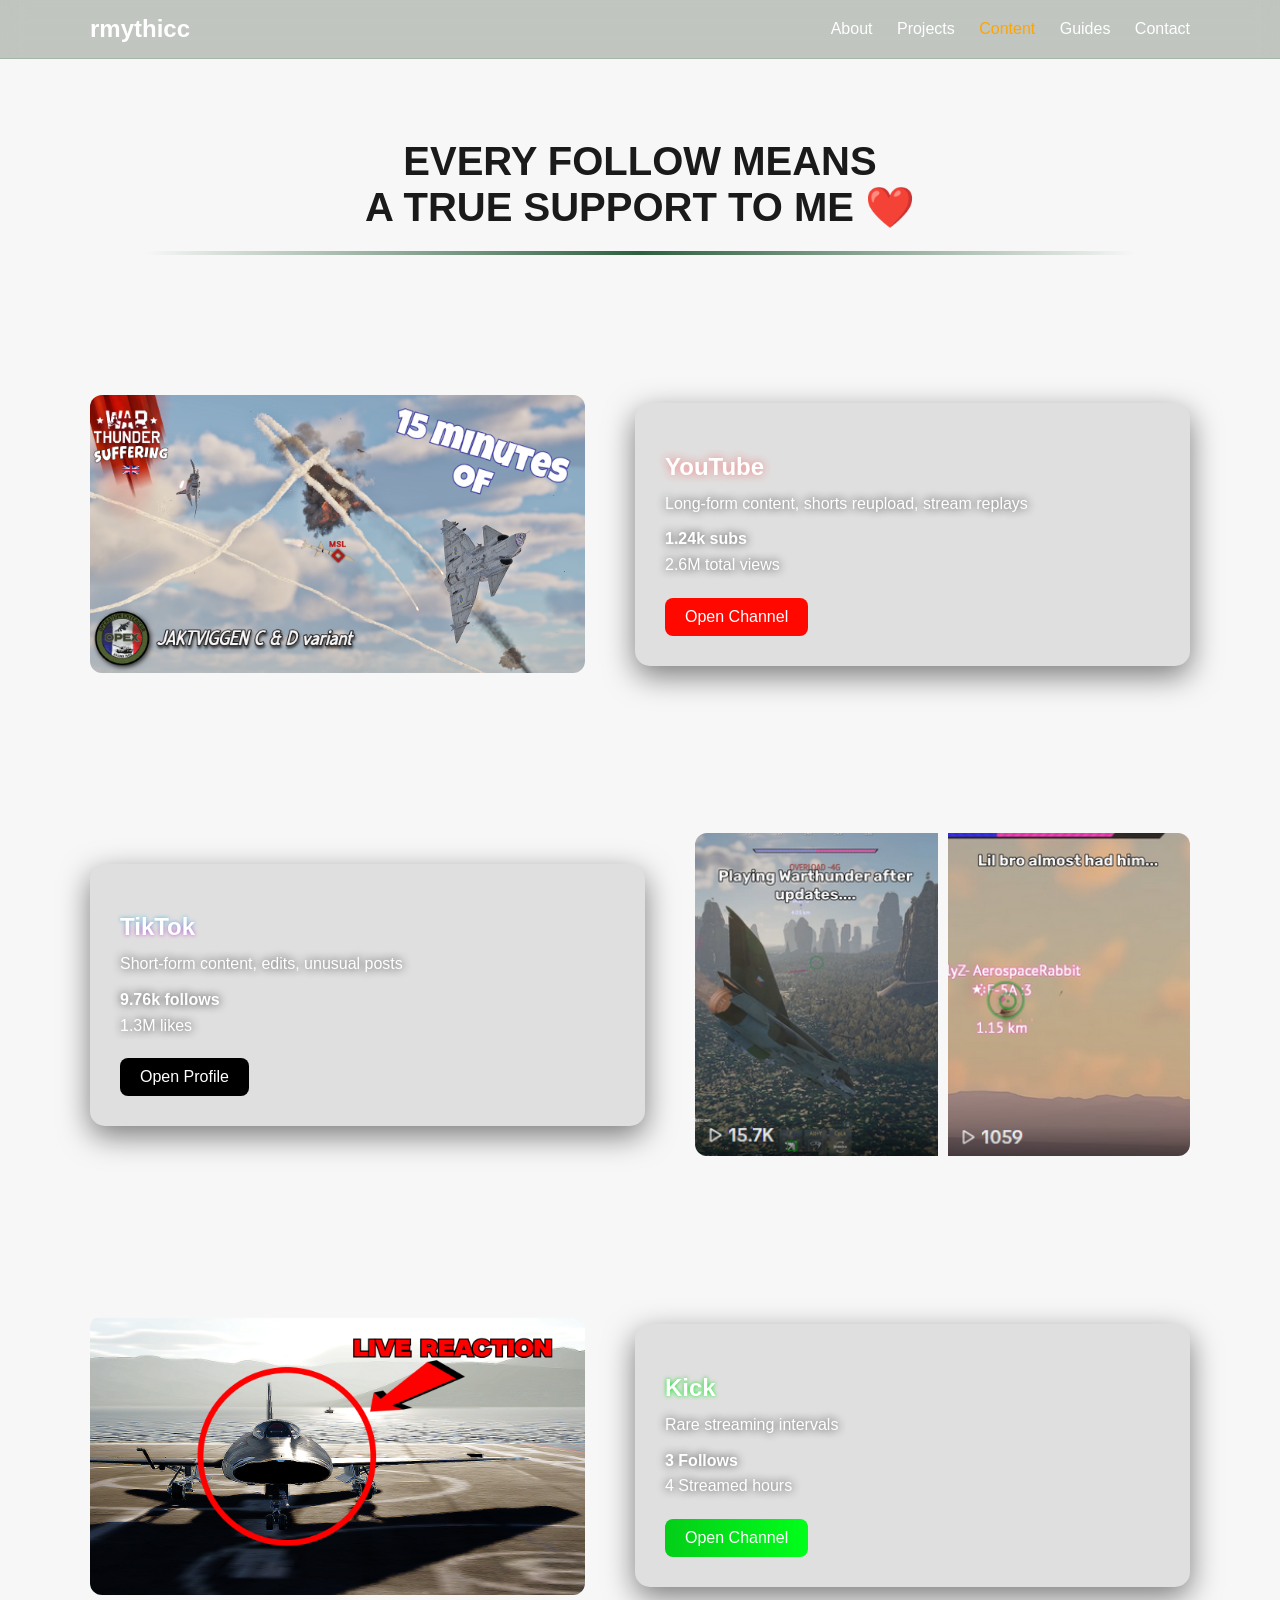
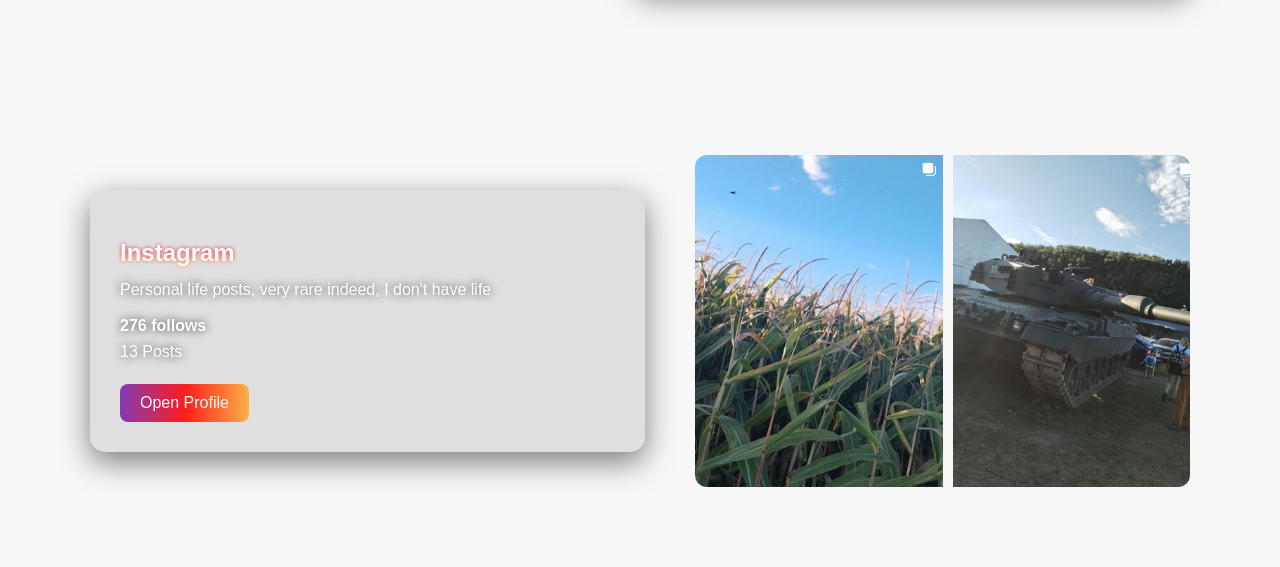
==== WEB PROJEKT/content.html @ 758bc5ff "Add files via upload" ====
<!DOCTYPE html>
<html lang="cs">
<head>
<meta charset="UTF-8">
<meta name="viewport" content="width=device-width, initial-scale=1.0">
<title>rmythicc Content</title>
<link rel="stylesheet" href="content.css">
<link rel="shortcut icon" href="ecd.png" type="image/x-icon">
</head>

<body>

<!-- HEADER -->
<header class="header">
  <div class="container nav">
    <div class="logo"><a href="index.html">rmythicc</a></div>
    <nav>
      <a href="#">About</a>
      <a href="#">Projects</a>
      <a href="#" class="active">Content</a>
      <a href="#">Guides</a>
      <a href="#">Contact</a>
    </nav>
  </div>
</header>

<!-- HERO TEXT -->
<section class="hero-text">
  <h1>EVERY FOLLOW MEANS<br>A TRUE SUPPORT TO ME ❤️</h1>
  <div class="separator"></div>
</section>

<!-- YOUTUBE -->
<section class="section">
  <div class="container row">

    <div class="preview">
      <img src="y1.png" alt="">
    </div>

    <div class="card">
      <h2 class="yt">YouTube</h2>
      <p>Long-form content, shorts reupload, stream replays</p>
      <p><b>1.24k subs</b><br>2.6M total views</p>
      <a href="https://www.youtube.com/@rmythicc" class="btnYT">Open Channel</a>
    </div>

  </div>
</section>

<!-- TIKTOK -->
<section class="section reverse">
  <div class="container row">

    <div class="preview multi">
      <img src="t1.png">
      <img src="t2.png">
    </div>

    <div class="card">
      <h2 class="tt" data-text="TikTok">TikTok</h2>
      <p>Short-form content, edits, unusual posts</p>
      <p><b>9.76k follows</b><br>1.3M likes</p>
      <a href="https://www.tiktok.com/@rmythicc" class="btnTT">Open Profile</a>
    </div>

  </div>
</section>

<!-- YOUTUBE -->
<section class="section">
  <div class="container row">

    <div class="preview">
      <img src="k1.png" alt="">
    </div>

    <div class="card">
      <h2 class="ki" data-text="Kick">Kick</h2>
      <p>Rare streaming intervals</p>
      <p><b>3 Follows</b><br>4 Streamed hours</p>
      <a href="https://kick.com/rmythicc" class="btnKI">Open Channel</a>
    </div>

  </div>
</section>

<!-- TIKTOK -->
<section class="section reverse">
  <div class="container row">

    <div class="preview multi">
      <img src="i1.png">
      <img src="i2.png">
    </div>

    <div class="card">
      <h2 class="ig" data-text="Instagram">Instagram</h2>
      <p>Personal life posts, very rare indeed, I don't have life</p>
      <p><b>276 follows</b><br>13 Posts</p>
      <a href="https://www.instagram.com/rmythicc.inreal/" class="btnIG">Open Profile</a>
    </div>

  </div>
</section>

</body>
</html>
---- WEB PROJEKT/content.css ----
/* RESET */
body {
    margin: 0;
    font-family: Arial, sans-serif;
    background: #f7f7f7;
    color: white;
}

.container {
    max-width: 1100px;
    width: 90%;
    margin: auto;
}

/* HEADER */
.header {
    position: sticky;
    top: 0;
    background: rgba(30, 50, 30, 0.25);
    backdrop-filter: blur(12px);
    border-bottom: 1px solid rgba(100,150,100,0.3);
    -webkit-backdrop-filter: blur(10px);
    z-index: 100;
}

.nav {
    display: flex;
    justify-content: space-between;
    align-items: center;
    padding: 15px 0;
}

.logo a {
    font-weight: bold;
    font-size: 24px;
    text-decoration: none;
    color: white
}

nav a {
    color: white;
    margin-left: 20px;
    text-decoration: none;
    position: relative;
}

nav a.active {
    color: orange;
}

nav a::after {
    content: "";
    position: absolute;
    width: 0%;
    height: 2px;
    background: white;
    bottom: -5px;
    left: 0;
    transition: 0.3s;
}

nav a:hover::after {
    width: 100%;
}

/* HERO TEXT */
.hero-text {
    text-align: center;
    padding: 80px 20px 40px;
}

.hero-text h1 {
    font-size: 40px;
    max-width: 800px;
    margin: auto;
    color: #1a1a1a;
}

/* LINE */
.separator {
    height: 4px;
    background: linear-gradient(to right, transparent, #2e5f3e, transparent);
    width: 80%;
    margin: 20px auto;
}

/* SECTIONS */
.section {
    padding: 80px 0;
}

.row {
    display: flex;
    align-items: center;
    gap: 50px;
}

.reverse .row {
    flex-direction: row-reverse;
}

/* PREVIEW */
.preview {
    flex: 1;
    overflow: hidden;
    border-radius: 12px;
}

.preview img {
    width: 100%;
    display: block;
    transition: 0.3s;
}

.preview:hover img {
    transform: scale(1.08);
}

/* MULTI PREVIEW */
.multi {
    display: flex;
    gap: 10px;
}

.multi img {
    width: 50%;
}

/* CARD */
.card {
    flex: 1;
    background: #e0dfdf;
    padding: 30px;
    border-radius: 15px;
    box-shadow: 0 10px 30px rgba(0,0,0,0.5);
}

.card h2 {
    margin-bottom: 10px;
}

.card p {
    margin: 10px 0;
    line-height: 1.6;
    text-shadow: 0px 0px 8px rgba(26, 26, 26, 0.85);
}

/* BUTTON */
.btnYT {
    display: inline-block;
    margin-top: 10px;
    padding: 10px 20px;
    background: rgb(255, 8, 0);
    color: white;
    text-decoration: none;
    border-radius: 8px;
    transition: 0.3s;
}
.card .yt {
    text-shadow: 0px 0px 8px rgb(255, 33, 33, 0.5);
}
.btnTT {
    display: inline-block;
    margin-top: 10px;
    padding: 10px 20px;
    background: rgb(0, 0, 0);
    color: rgb(255, 255, 255);
    text-decoration: none;
    border-radius: 8px;
    transition: 0.3s;
}
.card .tt {
    position: relative;
    color: white;
    z-index: 1;
}

.card .tt::before {
    content: attr(data-text);
    position: absolute;
    inset: 0;

    background: linear-gradient(#20ecec, #ff13c0);
    -webkit-background-clip: text;
    -webkit-text-fill-color: transparent;

    transform: translate(0px, 0px);
    filter: blur(2px);

    z-index: -1; /* MUSÍ být pod textem */
}

    
.btnKI {
    display: inline-block;
    margin-top: 10px;
    padding: 10px 20px;
    background: linear-gradient(to right, rgb(4, 206, 24), rgb(0, 255, 26)) ;
    color: white;
    text-decoration: none;
    border-radius: 8px;
    transition: 0.3s;
}
.card .ki {
    position: relative;
    color: white;
    z-index: 1;
}

.card .ki::before {
    content: attr(data-text);
    position: absolute;
    inset: 0;

    background: linear-gradient(rgb(4, 206, 24), rgb(0, 255, 26));
    -webkit-background-clip: text;
    -webkit-text-fill-color: transparent;

    transform: translate(0px, 0px);
    filter: blur(2px);

    z-index: -1; /* MUSÍ být pod textem */
}
.btnIG {
    display: inline-block;
    margin-top: 10px;
    padding: 10px 20px;
    background: linear-gradient(
    to right,
    #833ab4,#fd1d1d,#fcb045);
    color: white;
    text-decoration: none;
    border-radius: 8px;
    transition: 0.3s;
}
.card .ig {
    position: relative;
    color: white;
    z-index: 1;
}

.card .ig::before {
    content: attr(data-text);
    position: absolute;
    inset: 0;

    background: linear-gradient(#833ab4,#fd1d1d,#fcb045);
    -webkit-background-clip: text;
    -webkit-text-fill-color: transparent;

    transform: translate(0px, 0px);
    filter: blur(2px);

    z-index: -1; /* MUSÍ být pod textem */
}

.btn:hover {
    background: white;
}
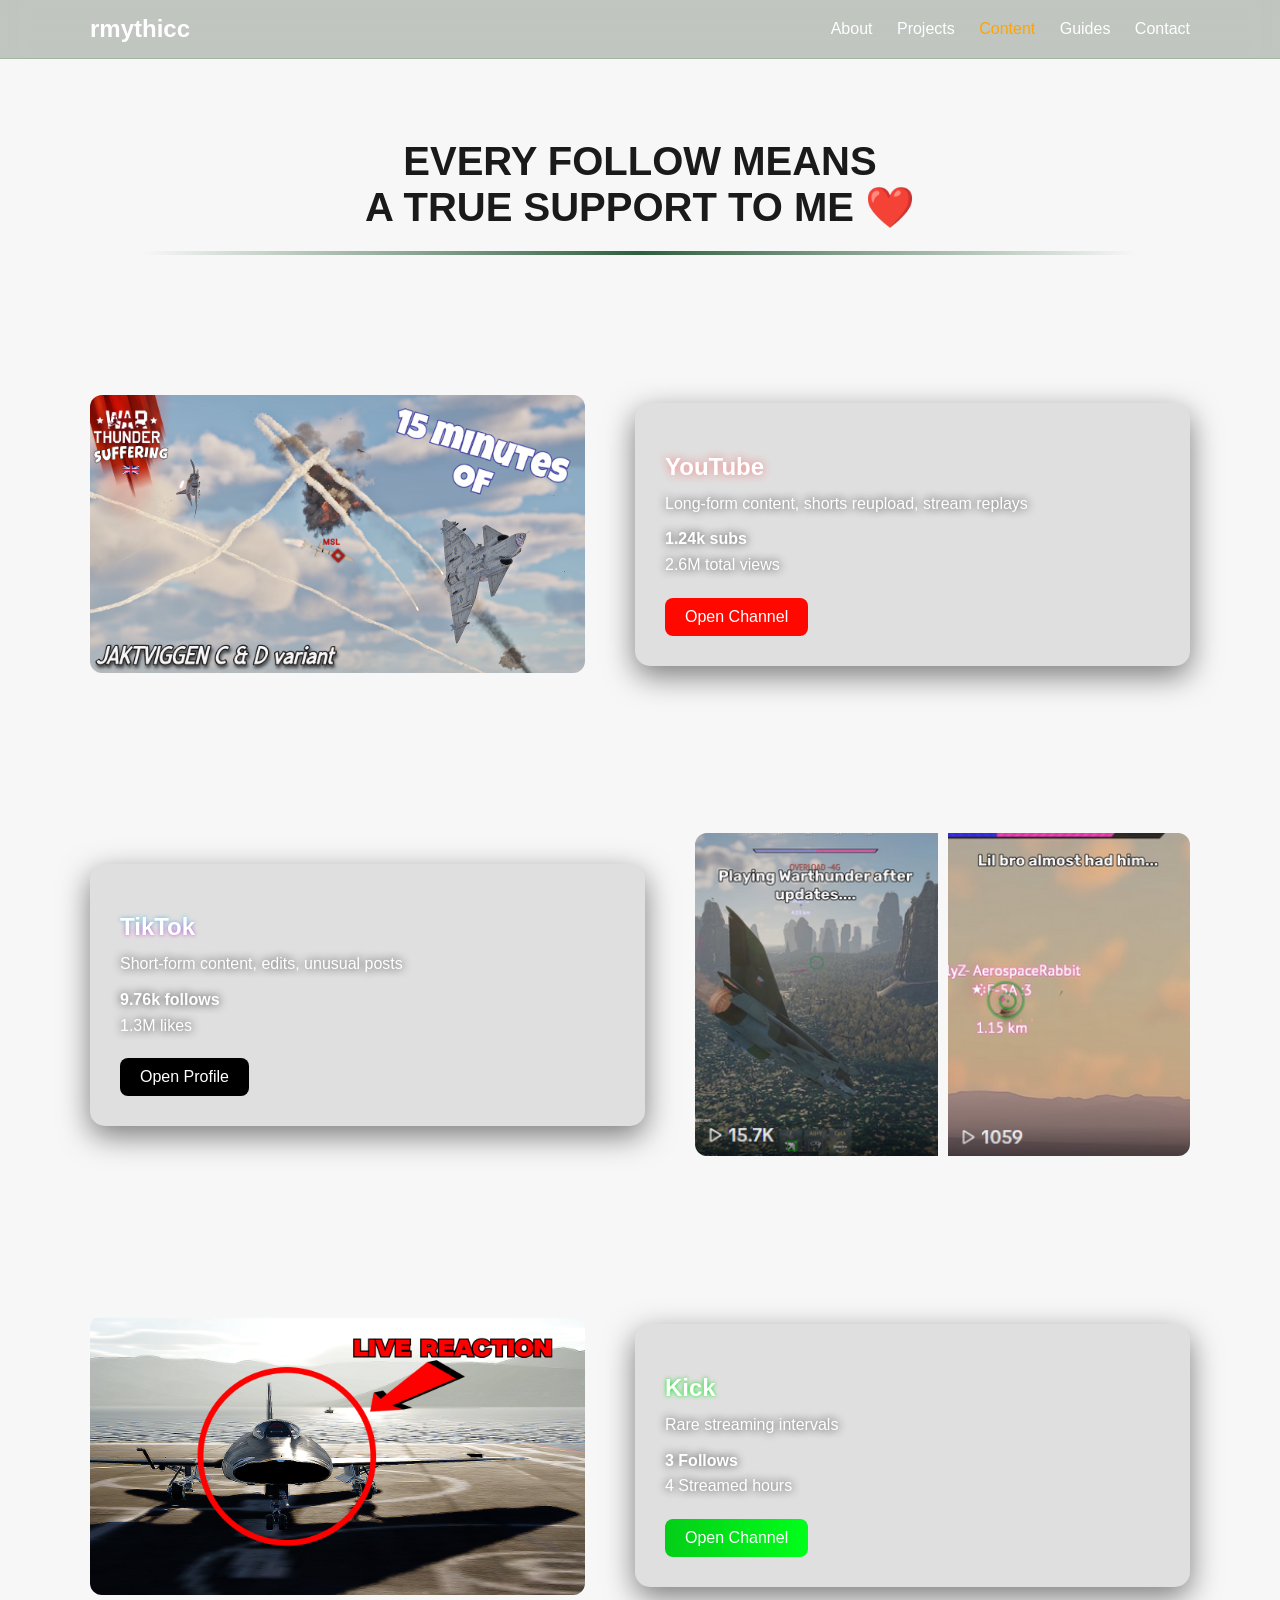
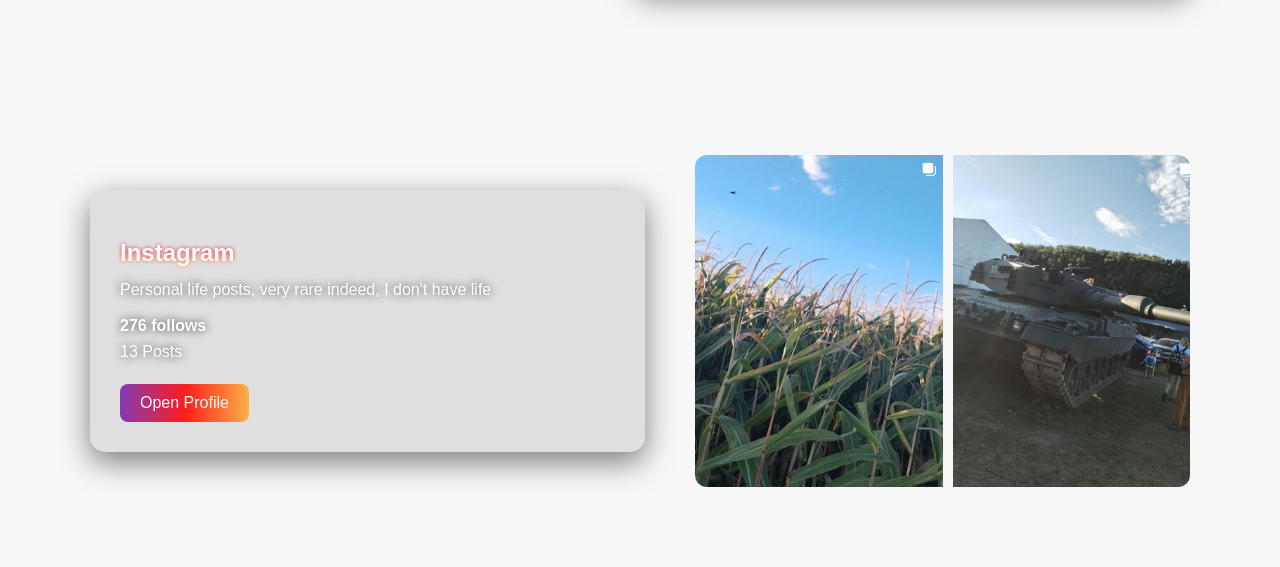
==== commit 34aff385: "Add files via upload" ====
--- a/WEB PROJEKT/content.html
+++ b/WEB PROJEKT/content.html
@@ -10,27 +10,27 @@
 
 <body>
 
-<!-- HEADER -->
+
 <header class="header">
   <div class="container nav">
     <div class="logo"><a href="index.html">rmythicc</a></div>
     <nav>
-      <a href="#">About</a>
-      <a href="#">Projects</a>
-      <a href="#" class="active">Content</a>
-      <a href="#">Guides</a>
-      <a href="#">Contact</a>
+      <a href="about.html">About</a>
+      <a href="projects.html">Projects</a>
+      <a href="#content" class="active">Content</a>
+      <a href="guides.html">Guides</a>
+      <a href="contact.html">Contact</a>
     </nav>
   </div>
 </header>
 
-<!-- HERO TEXT -->
-<section class="hero-text">
+
+<section class="hero-text" id="content">
   <h1>EVERY FOLLOW MEANS<br>A TRUE SUPPORT TO ME ❤️</h1>
   <div class="separator"></div>
 </section>
 
-<!-- YOUTUBE -->
+
 <section class="section">
   <div class="container row">
 
@@ -48,7 +48,7 @@
   </div>
 </section>
 
-<!-- TIKTOK -->
+
 <section class="section reverse">
   <div class="container row">
 
@@ -67,7 +67,7 @@
   </div>
 </section>
 
-<!-- YOUTUBE -->
+
 <section class="section">
   <div class="container row">
 
@@ -85,7 +85,6 @@
   </div>
 </section>
 
-<!-- TIKTOK -->
 <section class="section reverse">
   <div class="container row">
 
--- a/WEB PROJEKT/content.css
+++ b/WEB PROJEKT/content.css
@@ -1,4 +1,3 @@
-/* RESET */
 body {
     margin: 0;
     font-family: Arial, sans-serif;
@@ -12,7 +11,6 @@
     margin: auto;
 }
 
-/* HEADER */
 .header {
     position: sticky;
     top: 0;
@@ -44,9 +42,7 @@
     position: relative;
 }
 
-nav a.active {
-    color: orange;
-}
+
 
 nav a::after {
     content: "";
@@ -62,8 +58,9 @@
 nav a:hover::after {
     width: 100%;
 }
-
-/* HERO TEXT */
+nav a.active {
+    color: orange;
+}
 .hero-text {
     text-align: center;
     padding: 80px 20px 40px;
@@ -76,7 +73,6 @@
     color: #1a1a1a;
 }
 
-/* LINE */
 .separator {
     height: 4px;
     background: linear-gradient(to right, transparent, #2e5f3e, transparent);
@@ -84,7 +80,6 @@
     margin: 20px auto;
 }
 
-/* SECTIONS */
 .section {
     padding: 80px 0;
 }
@@ -99,7 +94,6 @@
     flex-direction: row-reverse;
 }
 
-/* PREVIEW */
 .preview {
     flex: 1;
     overflow: hidden;
@@ -116,7 +110,6 @@
     transform: scale(1.08);
 }
 
-/* MULTI PREVIEW */
 .multi {
     display: flex;
     gap: 10px;
@@ -126,7 +119,6 @@
     width: 50%;
 }
 
-/* CARD */
 .card {
     flex: 1;
     background: #e0dfdf;
@@ -145,7 +137,6 @@
     text-shadow: 0px 0px 8px rgba(26, 26, 26, 0.85);
 }
 
-/* BUTTON */
 .btnYT {
     display: inline-block;
     margin-top: 10px;
@@ -187,7 +178,7 @@
     transform: translate(0px, 0px);
     filter: blur(2px);
 
-    z-index: -1; /* MUSÍ být pod textem */
+    z-index: -1;
 }
 
     
@@ -219,7 +210,7 @@
     transform: translate(0px, 0px);
     filter: blur(2px);
 
-    z-index: -1; /* MUSÍ být pod textem */
+    z-index: -1; 
 }
 .btnIG {
     display: inline-block;
@@ -251,7 +242,7 @@
     transform: translate(0px, 0px);
     filter: blur(2px);
 
-    z-index: -1; /* MUSÍ být pod textem */
+    z-index: -1; 
 }
 
 .btn:hover {
